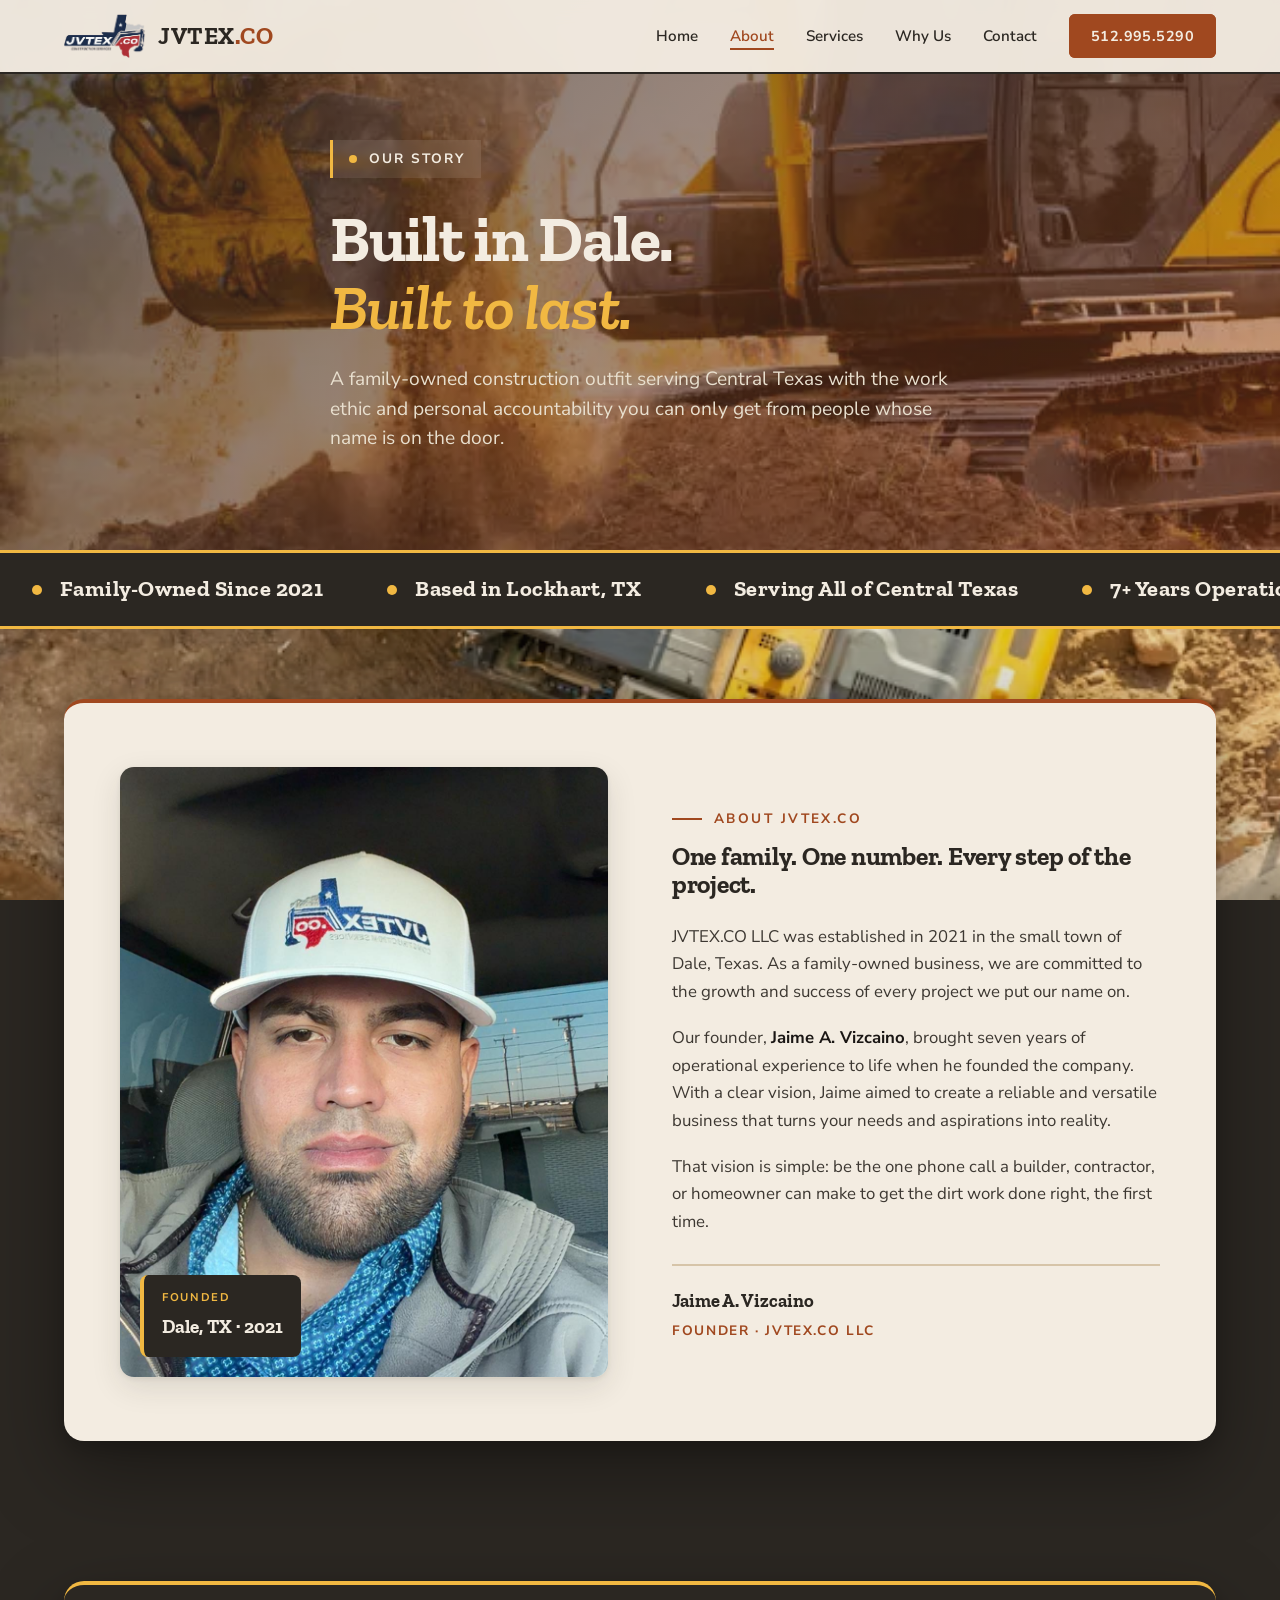
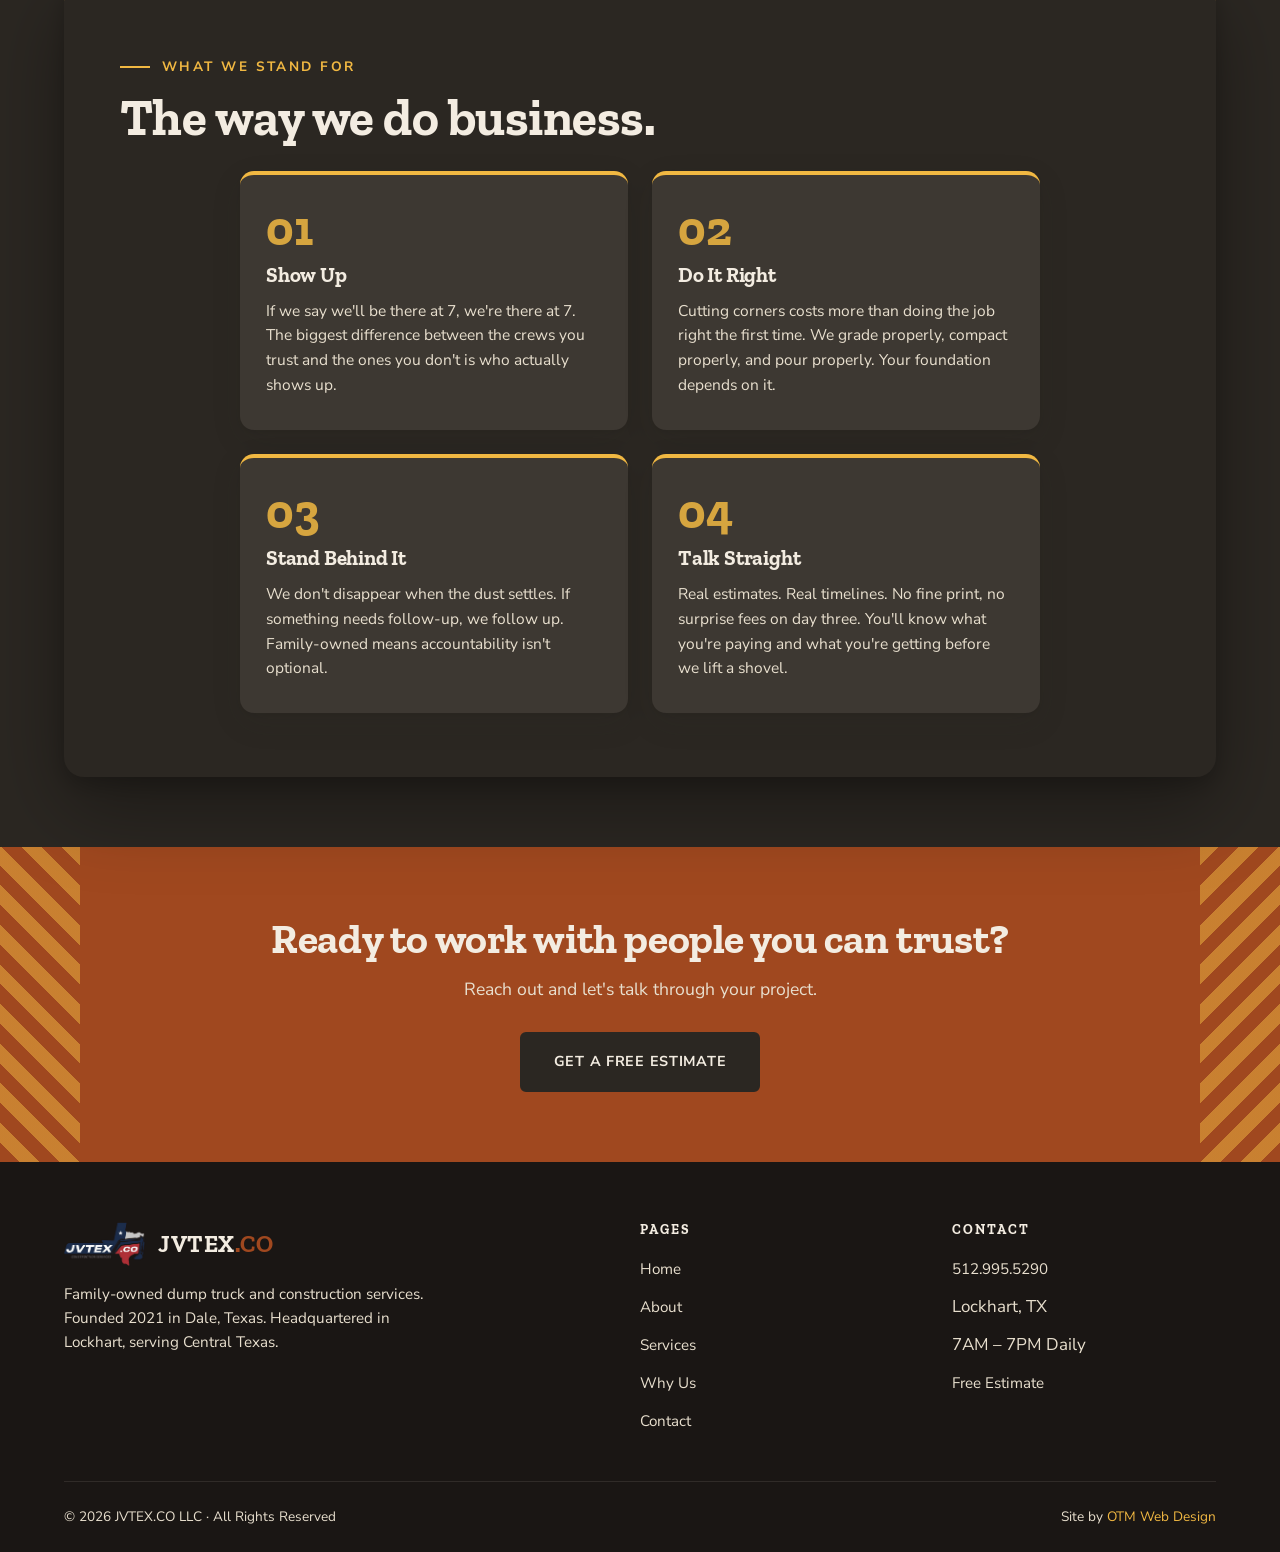
==== about.html @ 2aa800da "First push" ====
<!DOCTYPE html>
<html lang="en">
<head>
<meta charset="UTF-8">
<meta name="viewport" content="width=device-width, initial-scale=1.0">
<title>About JVTEX.CO | Family-Owned Construction in Central Texas</title>
<meta name="description" content="Founded in 2021 in Dale, Texas by Jaime A. Vizcaino. JVTEX.CO is a family-owned dump truck and construction company serving Central Texas.">

<link rel="preconnect" href="https://fonts.googleapis.com">
<link rel="preconnect" href="https://fonts.gstatic.com" crossorigin>
<link href="https://fonts.googleapis.com/css2?family=Zilla+Slab:wght@500;600;700&family=Nunito+Sans:wght@400;600;700&display=swap" rel="stylesheet">
<link rel="stylesheet" href="style.css">
</head>
<body>

<!-- HEADER -->
<header>
  <div class="nav-wrap">
    <a href="index.html" class="logo">
      <img src="assets/logo.png" alt="JVTEX.CO Logo">
      <span class="logo-text-wrap">JVTEX<span class="logo-dot">.CO</span></span>
    </a>
    <button class="menu-toggle" aria-label="Menu">
      <span></span><span></span><span></span>
    </button>
    <nav>
      <ul>
        <li><a href="index.html">Home</a></li>
        <li><a href="about.html">About</a></li>
        <li><a href="services.html">Services</a></li>
        <li><a href="why.html">Why Us</a></li>
        <li><a href="contact.html">Contact</a></li>
        <li><a href="tel:5129955290" class="cta-btn">512.995.5290</a></li>
      </ul>
    </nav>
  </div>
</header>

<!-- HERO -->
<section class="hero hero-inner" style="background-image: url('assets/hero-about.jpg');">
  <div class="container">
    <div class="hero-content">
      <div class="hero-eyebrow">Our Story</div>
      <h1>Built in Dale.<br><span class="accent">Built to last.</span></h1>
      <p>A family-owned construction outfit serving Central Texas with the work ethic and personal accountability you can only get from people whose name is on the door.</p>
    </div>
  </div>
</section>

<!-- MARQUEE -->
<div class="marquee">
  <div class="marquee-track">
    <div class="marquee-item"><span class="marquee-dot"></span>Family-Owned Since 2021</div>
    <div class="marquee-item"><span class="marquee-dot"></span>Based in Lockhart, TX</div>
    <div class="marquee-item"><span class="marquee-dot"></span>Serving All of Central Texas</div>
    <div class="marquee-item"><span class="marquee-dot"></span>7+ Years Operational Experience</div>
    <div class="marquee-item"><span class="marquee-dot"></span>Free Estimates</div>
    <div class="marquee-item"><span class="marquee-dot"></span>Open 7AM–7PM Daily</div>
    <div class="marquee-item"><span class="marquee-dot"></span>Family-Owned Since 2021</div>
    <div class="marquee-item"><span class="marquee-dot"></span>Based in Lockhart, TX</div>
    <div class="marquee-item"><span class="marquee-dot"></span>Serving All of Central Texas</div>
    <div class="marquee-item"><span class="marquee-dot"></span>7+ Years Operational Experience</div>
    <div class="marquee-item"><span class="marquee-dot"></span>Free Estimates</div>
    <div class="marquee-item"><span class="marquee-dot"></span>Open 7AM–7PM Daily</div>
  </div>
</div>

<!-- ABOUT MAIN (BONE FRAME) -->
<section>
  <div class="container">
    <div class="section-frame frame-bone">
      <div class="about-grid">
        <div class="about-image">
          <img src="assets/owner.jpg" alt="Jaime A. Vizcaino, Founder of JVTEX.CO">
          <div class="about-image-tag">
            <span class="small">Founded</span>
            <span class="big">Dale, TX · 2021</span>
          </div>
        </div>
        <div class="about-text">
          <span class="section-eyebrow">About JVTEX.CO</span>
          <h2>One family. One number. Every step of the project.</h2>
          <p>JVTEX.CO LLC was established in 2021 in the small town of Dale, Texas. As a family-owned business, we are committed to the growth and success of every project we put our name on.</p>
          <p>Our founder, <strong>Jaime A. Vizcaino</strong>, brought seven years of operational experience to life when he founded the company. With a clear vision, Jaime aimed to create a reliable and versatile business that turns your needs and aspirations into reality.</p>
          <p>That vision is simple: be the one phone call a builder, contractor, or homeowner can make to get the dirt work done right, the first time.</p>
          <div class="signature-block">
            <div class="name">Jaime A. Vizcaino</div>
            <div class="title">Founder · JVTEX.CO LLC</div>
          </div>
        </div>
      </div>
    </div>
  </div>
</section>

<!-- VALUES (ASPHALT FRAME) -->
<section>
  <div class="container">
    <div class="section-frame frame-asphalt">
      <span class="section-eyebrow">What We Stand For</span>
      <h2 class="section-title">The way we do business.</h2>

      <div class="services-grid grid-2x2">
        <div class="why-card">
          <span class="num">01</span>
          <h3>Show Up</h3>
          <p>If we say we'll be there at 7, we're there at 7. The biggest difference between the crews you trust and the ones you don't is who actually shows up.</p>
        </div>
        <div class="why-card">
          <span class="num">02</span>
          <h3>Do It Right</h3>
          <p>Cutting corners costs more than doing the job right the first time. We grade properly, compact properly, and pour properly. Your foundation depends on it.</p>
        </div>
        <div class="why-card">
          <span class="num">03</span>
          <h3>Stand Behind It</h3>
          <p>We don't disappear when the dust settles. If something needs follow-up, we follow up. Family-owned means accountability isn't optional.</p>
        </div>
        <div class="why-card">
          <span class="num">04</span>
          <h3>Talk Straight</h3>
          <p>Real estimates. Real timelines. No fine print, no surprise fees on day three. You'll know what you're paying and what you're getting before we lift a shovel.</p>
        </div>
      </div>
    </div>
  </div>
</section>

<!-- CTA STRIP -->
<section class="cta-strip">
  <div class="container">
    <h2>Ready to work with people you can trust?</h2>
    <p>Reach out and let's talk through your project.</p>
    <a href="contact.html" class="btn-primary">Get a Free Estimate</a>
  </div>
</section>

<!-- FOOTER -->
<footer>
  <div class="container">
    <div class="footer-grid">
      <div class="footer-brand">
        <a href="index.html" class="logo">
          <img src="assets/logo.png" alt="JVTEX.CO Logo">
          <span class="logo-text-wrap">JVTEX<span class="logo-dot">.CO</span></span>
        </a>
        <p>Family-owned dump truck and construction services. Founded 2021 in Dale, Texas. Headquartered in Lockhart, serving Central Texas.</p>
      </div>
      <div class="footer-col">
        <h4>Pages</h4>
        <ul>
          <li><a href="index.html">Home</a></li>
          <li><a href="about.html">About</a></li>
          <li><a href="services.html">Services</a></li>
          <li><a href="why.html">Why Us</a></li>
          <li><a href="contact.html">Contact</a></li>
        </ul>
      </div>
      <div class="footer-col">
        <h4>Contact</h4>
        <ul>
          <li><a href="tel:5129955290">512.995.5290</a></li>
          <li>Lockhart, TX</li>
          <li>7AM – 7PM Daily</li>
          <li><a href="contact.html">Free Estimate</a></li>
        </ul>
      </div>
    </div>
    <div class="footer-bottom">
      <div>© 2026 JVTEX.CO LLC · All Rights Reserved</div>
      <div>Site by <a href="https://otm-designs.com" style="color: var(--safety);">OTM Web Design</a></div>
    </div>
  </div>
</footer>

<script src="script.js"></script>
</body>
</html>
---- style.css ----
/* ============================================
   JVTEX.CO — OTM Web Design
   Section Frame Pattern (blue-collar template)
   ============================================ */

:root {
  --clay: #a0481f;
  --clay-dark: #7a3517;
  --rust: #c75d2c;
  --asphalt: #2b2722;
  --asphalt-light: #3d3832;
  --bone: #f3ece1;
  --bone-dark: #e8dfce;
  --sand: #d6c4a8;
  --ink: #1a1614;
  --safety: #f1b842;

  --shadow-card: 0 10px 30px rgba(43, 39, 34, 0.12), 0 2px 6px rgba(43, 39, 34, 0.08);
  --shadow-card-hover: 0 20px 50px rgba(43, 39, 34, 0.18), 0 4px 12px rgba(43, 39, 34, 0.1);
  --shadow-frame: 0 30px 80px rgba(0, 0, 0, 0.35), 0 8px 20px rgba(0, 0, 0, 0.18);

  --radius-card: 14px;
  --radius-frame: 20px;
}

* { margin: 0; padding: 0; box-sizing: border-box; }
html { scroll-behavior: smooth; }

/* ============================================
   FIXED PARALLAX BG (muted ~12%)
   ============================================ */
body {
  font-family: 'Nunito Sans', sans-serif;
  font-size: 17px;
  line-height: 1.65;
  color: var(--ink);
  background-color: var(--asphalt);
  overflow-x: hidden;
  position: relative;
  min-height: 100vh;
}

body::before {
  content: '';
  position: fixed;
  top: 0;
  left: 0;
  width: 100vw;
  height: 100vh;
  background-image: url('assets/bg-fixed.jpg');
  background-size: cover;
  background-position: center;
  background-repeat: no-repeat;
  z-index: -2;
  pointer-events: none;
}

/* Subtle dark mute over the parallax — keeps it atmospheric */
body::after {
  content: '';
  position: fixed;
  top: 0;
  left: 0;
  width: 100vw;
  height: 100vh;
  background: rgba(43, 39, 34, 0.13);
  z-index: -1;
  pointer-events: none;
}

h1, h2, h3, h4 {
  font-family: 'Zilla Slab', serif;
  font-weight: 700;
  letter-spacing: -0.01em;
  line-height: 1.1;
  color: var(--asphalt);
}

a { color: inherit; text-decoration: none; }

.container {
  max-width: 1200px;
  margin: 0 auto;
  padding: 0 24px;
  position: relative;
  z-index: 1;
}

/* ============================================
   HEADER / NAV
   ============================================ */
header {
  position: fixed;
  top: 0;
  left: 0;
  right: 0;
  z-index: 100;
  background: rgba(243, 236, 225, 0.96);
  backdrop-filter: blur(10px);
  -webkit-backdrop-filter: blur(10px);
  border-bottom: 2px solid var(--asphalt);
  transition: all 0.3s ease;
}

.nav-wrap {
  display: flex;
  justify-content: space-between;
  align-items: center;
  padding: 14px 24px;
  max-width: 1200px;
  margin: 0 auto;
}

.logo {
  display: flex;
  align-items: center;
  gap: 12px;
  font-family: 'Zilla Slab', serif;
  font-weight: 700;
  font-size: 1.5rem;
  letter-spacing: 0.02em;
}

.logo img {
  height: 44px;
  width: auto;
  display: block;
}

.logo-text-wrap { color: var(--asphalt); }
.logo-dot { color: var(--clay); }

nav ul {
  display: flex;
  list-style: none;
  gap: 32px;
  align-items: center;
}

nav a {
  font-size: 0.95rem;
  font-weight: 600;
  color: var(--asphalt);
  position: relative;
  padding: 4px 0;
  transition: color 0.2s;
}

nav a:not(.cta-btn)::after {
  content: '';
  position: absolute;
  bottom: 0;
  left: 0;
  width: 0;
  height: 2px;
  background: var(--clay);
  transition: width 0.3s ease;
}

nav a:not(.cta-btn):hover::after,
nav a.active::after { width: 100%; }
nav a:hover, nav a.active { color: var(--clay); }

.cta-btn {
  background: var(--clay);
  color: var(--bone) !important;
  padding: 10px 20px;
  border-radius: 6px;
  font-weight: 700;
  letter-spacing: 0.03em;
  border: 2px solid var(--clay);
  transition: all 0.2s;
  font-size: 0.9rem;
  text-transform: uppercase;
}

.cta-btn:hover {
  background: var(--asphalt);
  border-color: var(--asphalt);
  color: var(--bone) !important;
}

.menu-toggle {
  display: none;
  background: none;
  border: none;
  cursor: pointer;
  padding: 8px;
}

.menu-toggle span {
  display: block;
  width: 26px;
  height: 2px;
  background: var(--asphalt);
  margin: 6px 0;
  transition: all 0.3s;
}

/* ============================================
   HERO
   ============================================ */
.hero {
  position: relative;
  min-height: 92vh;
  display: flex;
  align-items: center;
  padding: 120px 0 80px;
  overflow: hidden;
  background-color: var(--asphalt);
  background-size: cover;
  background-position: center;
  background-repeat: no-repeat;
}

.hero::before {
  content: '';
  position: absolute;
  inset: 0;
  background: linear-gradient(135deg, rgba(43, 39, 34, 0.7) 0%, rgba(160, 72, 31, 0.45) 100%);
  z-index: 1;
}

.hero-content {
  position: relative;
  z-index: 2;
  max-width: 850px;
}

.hero-eyebrow {
  display: inline-flex;
  align-items: center;
  gap: 12px;
  background: rgba(243, 236, 225, 0.1);
  backdrop-filter: blur(4px);
  padding: 8px 16px;
  border-left: 3px solid var(--safety);
  color: var(--bone);
  font-size: 0.85rem;
  font-weight: 700;
  letter-spacing: 0.15em;
  text-transform: uppercase;
  margin-bottom: 28px;
  animation: slide-up 0.7s 0.1s both;
}

.hero-eyebrow::before {
  content: '';
  width: 8px;
  height: 8px;
  background: var(--safety);
  border-radius: 50%;
}

.hero h1 {
  font-size: clamp(2.5rem, 6vw, 5rem);
  color: var(--bone);
  margin-bottom: 24px;
  line-height: 1.05;
  letter-spacing: -0.02em;
  animation: slide-up 0.8s 0.2s both;
}

.hero h1 .accent {
  color: var(--safety);
  font-style: italic;
  font-weight: 600;
}

.hero p {
  font-size: 1.2rem;
  color: var(--bone-dark);
  max-width: 620px;
  margin-bottom: 36px;
  line-height: 1.55;
  animation: slide-up 0.8s 0.35s both;
}

.hero-buttons {
  display: flex;
  gap: 16px;
  flex-wrap: wrap;
  animation: slide-up 0.8s 0.5s both;
}

.hero.hero-inner {
  min-height: 60vh;
  padding: 140px 0 60px;
}

.hero.hero-inner h1 {
  font-size: clamp(2.2rem, 5vw, 4rem);
}

/* ============================================
   BUTTONS
   ============================================ */
.btn-primary, .btn-secondary {
  padding: 16px 32px;
  font-family: 'Nunito Sans', sans-serif;
  font-weight: 700;
  letter-spacing: 0.05em;
  text-transform: uppercase;
  font-size: 0.9rem;
  border-radius: 6px;
  border: 2px solid;
  transition: all 0.25s;
  display: inline-flex;
  align-items: center;
  gap: 10px;
  cursor: pointer;
}

.btn-primary {
  background: var(--clay);
  border-color: var(--clay);
  color: var(--bone);
}

.btn-primary:hover {
  background: var(--rust);
  border-color: var(--rust);
  transform: translateY(-2px);
  box-shadow: 0 8px 20px rgba(160, 72, 31, 0.4);
}

.btn-secondary {
  background: transparent;
  border-color: var(--bone);
  color: var(--bone);
}

.btn-secondary:hover {
  background: var(--bone);
  color: var(--asphalt);
}

@keyframes slide-up {
  from { opacity: 0; transform: translateY(30px); }
  to { opacity: 1; transform: translateY(0); }
}

/* ============================================
   MARQUEE
   ============================================ */
.marquee {
  background: var(--asphalt);
  border-top: 3px solid var(--safety);
  border-bottom: 3px solid var(--safety);
  overflow: hidden;
  position: relative;
  padding: 18px 0;
}

.marquee-track {
  display: flex;
  width: max-content;
  animation: marquee-scroll 35s linear infinite;
}

.marquee-track:hover { animation-play-state: paused; }

.marquee-item {
  display: flex;
  align-items: center;
  gap: 18px;
  padding: 0 32px;
  font-family: 'Zilla Slab', serif;
  font-size: 1.4rem;
  font-weight: 700;
  color: var(--bone);
  white-space: nowrap;
  letter-spacing: 0.02em;
}

.marquee-dot {
  width: 10px;
  height: 10px;
  background: var(--safety);
  border-radius: 50%;
  flex-shrink: 0;
}

@keyframes marquee-scroll {
  0% { transform: translateX(0); }
  100% { transform: translateX(-50%); }
}

/* ============================================
   SECTION FRAME — the floating container card
   that holds each section's content
   ============================================ */
section {
  padding: 70px 0;
  position: relative;
}

.section-frame {
  border-radius: var(--radius-frame);
  padding: 64px 56px;
  box-shadow: var(--shadow-frame);
  position: relative;
  overflow: hidden;
}

/* === Frame variants === */
.frame-bone {
  background: var(--bone);
  color: var(--ink);
  border-top: 4px solid var(--clay);
}

.frame-clay {
  background: var(--clay);
  color: var(--bone);
  border-top: 4px solid var(--safety);
}

.frame-asphalt {
  background: var(--asphalt);
  color: var(--bone);
  border-top: 4px solid var(--safety);
}

/* === Text colors per frame === */
.frame-bone h1, .frame-bone h2, .frame-bone h3, .frame-bone h4 { color: var(--asphalt); }
.frame-bone .section-eyebrow { color: var(--clay); }
.frame-bone .section-eyebrow::before { background: var(--clay); }
.frame-bone .section-intro { color: var(--asphalt-light); }

.frame-clay h1, .frame-clay h2, .frame-clay h3, .frame-clay h4 { color: var(--bone); }
.frame-clay .section-eyebrow { color: var(--safety); }
.frame-clay .section-eyebrow::before { background: var(--safety); }
.frame-clay .section-intro { color: var(--bone-dark); }

.frame-asphalt h1, .frame-asphalt h2, .frame-asphalt h3, .frame-asphalt h4 { color: var(--bone); }
.frame-asphalt .section-eyebrow { color: var(--safety); }
.frame-asphalt .section-eyebrow::before { background: var(--safety); }
.frame-asphalt .section-intro { color: var(--bone-dark); }

/* ============================================
   COMMON SECTION HEADERS
   ============================================ */
.section-eyebrow {
  font-size: 0.85rem;
  font-weight: 700;
  letter-spacing: 0.18em;
  text-transform: uppercase;
  margin-bottom: 12px;
  display: inline-flex;
  align-items: center;
  gap: 12px;
}

.section-eyebrow::before {
  content: '';
  width: 30px;
  height: 2px;
}

.section-title {
  font-size: clamp(2rem, 4.5vw, 3.2rem);
  margin-bottom: 24px;
  max-width: 720px;
}

.section-intro {
  max-width: 660px;
  font-size: 1.08rem;
  margin-bottom: 48px;
}

/* ============================================
   INNER CARDS — service cards, why cards
   These live INSIDE a section-frame
   ============================================ */
.services-grid {
  display: grid;
  grid-template-columns: repeat(auto-fit, minmax(260px, 1fr));
  gap: 24px;
  margin-top: 8px;
}

.services-grid.grid-2x2 {
  grid-template-columns: repeat(2, 1fr);
  max-width: 800px;
  margin-left: auto;
  margin-right: auto;
}

@media (max-width: 700px) {
  .services-grid.grid-2x2 {
    grid-template-columns: 1fr;
    max-width: 480px;
  }
}

/* === Cards inside a BONE frame (light bg, dark cards/contrast cards) === */
.frame-bone .service-card,
.frame-bone .why-card {
  background: var(--bone-dark);
  border-top: 4px solid var(--clay);
  color: var(--ink);
}

.frame-bone .service-card h3,
.frame-bone .why-card h3 { color: var(--asphalt); }

.frame-bone .service-card p,
.frame-bone .why-card p { color: var(--asphalt-light); }

.frame-bone .service-icon {
  background: var(--clay);
  color: var(--bone);
}

.frame-bone .service-num,
.frame-bone .why-card .num { color: var(--clay); }

/* === Cards inside a CLAY frame === */
.frame-clay .service-card,
.frame-clay .why-card {
  background: var(--bone);
  border-top: 4px solid var(--asphalt);
  color: var(--ink);
}

.frame-clay .service-card h3,
.frame-clay .why-card h3 { color: var(--asphalt); }

.frame-clay .service-card p,
.frame-clay .why-card p { color: var(--asphalt-light); }

.frame-clay .service-icon {
  background: var(--clay);
  color: var(--bone);
}

.frame-clay .service-num,
.frame-clay .why-card .num { color: var(--clay); }

/* === Cards inside an ASPHALT frame === */
.frame-asphalt .service-card,
.frame-asphalt .why-card {
  background: var(--asphalt-light);
  border-top: 4px solid var(--safety);
  color: var(--bone);
}

.frame-asphalt .service-card h3,
.frame-asphalt .why-card h3 { color: var(--bone); }

.frame-asphalt .service-card p,
.frame-asphalt .why-card p { color: var(--bone-dark); }

.frame-asphalt .service-icon {
  background: var(--safety);
  color: var(--asphalt);
}

.frame-asphalt .service-num,
.frame-asphalt .why-card .num { color: var(--safety); }

/* === Universal card styling === */
.service-card,
.why-card {
  padding: 32px 26px;
  border-radius: var(--radius-card);
  position: relative;
  box-shadow: var(--shadow-card);
  transition: transform 0.3s ease, box-shadow 0.3s ease;
}

.service-card:hover,
.why-card:hover {
  transform: translateY(-6px);
  box-shadow: var(--shadow-card-hover);
}

.service-icon {
  width: 56px;
  height: 56px;
  display: flex;
  align-items: center;
  justify-content: center;
  margin-bottom: 22px;
  border-radius: 10px;
  transition: all 0.3s;
}

.service-icon svg {
  width: 28px;
  height: 28px;
}

.service-card h3,
.why-card h3 {
  font-size: 1.3rem;
  margin-bottom: 12px;
}

.service-card p,
.why-card p {
  font-size: 0.97rem;
  line-height: 1.6;
}

.service-num {
  position: absolute;
  top: 24px;
  right: 26px;
  font-family: 'Zilla Slab', serif;
  font-size: 0.85rem;
  font-weight: 700;
  letter-spacing: 0.1em;
  opacity: 0.7;
}

.why-card .num {
  font-family: 'Zilla Slab', serif;
  font-size: 3rem;
  font-weight: 700;
  line-height: 0.9;
  display: block;
  margin-bottom: 14px;
  opacity: 0.85;
}

/* ============================================
   ABOUT SECTION (used inside a frame)
   ============================================ */
.about-grid {
  display: grid;
  grid-template-columns: 1fr 1fr;
  gap: 64px;
  align-items: center;
}

.about-image {
  position: relative;
  aspect-ratio: 4/5;
  overflow: hidden;
  border-radius: var(--radius-card);
  box-shadow: var(--shadow-card);
}

.about-image img {
  width: 100%;
  height: 100%;
  object-fit: cover;
  display: block;
}

.about-image-tag {
  position: absolute;
  bottom: 20px;
  left: 20px;
  background: var(--asphalt);
  color: var(--bone);
  padding: 14px 18px;
  font-family: 'Zilla Slab', serif;
  font-weight: 700;
  border-left: 4px solid var(--safety);
  border-radius: 8px;
}

.about-image-tag .small {
  display: block;
  font-size: 0.7rem;
  letter-spacing: 0.15em;
  text-transform: uppercase;
  font-weight: 700;
  color: var(--safety);
  font-family: 'Nunito Sans', sans-serif;
  margin-bottom: 4px;
}

.about-image-tag .big { font-size: 1.2rem; }

.about-text h2 { margin-bottom: 24px; }
.about-text p { margin-bottom: 18px; font-size: 1.05rem; }

.frame-bone .about-text p { color: var(--asphalt-light); }
.frame-bone .about-text strong { color: var(--ink); }

.frame-clay .about-text p, .frame-asphalt .about-text p { color: var(--bone-dark); }
.frame-clay .about-text strong, .frame-asphalt .about-text strong { color: var(--bone); }

.signature-block {
  margin-top: 28px;
  padding-top: 20px;
  border-top: 2px solid;
}

.frame-bone .signature-block { border-top-color: var(--sand); }
.frame-clay .signature-block, .frame-asphalt .signature-block {
  border-top-color: rgba(243, 236, 225, 0.2);
}

.signature-block .name {
  font-family: 'Zilla Slab', serif;
  font-weight: 700;
  font-size: 1.15rem;
}

.frame-bone .signature-block .name { color: var(--asphalt); }
.frame-clay .signature-block .name, .frame-asphalt .signature-block .name { color: var(--bone); }

.signature-block .title {
  font-size: 0.85rem;
  font-weight: 700;
  text-transform: uppercase;
  letter-spacing: 0.12em;
  margin-top: 4px;
}

.frame-bone .signature-block .title { color: var(--clay); }
.frame-clay .signature-block .title { color: var(--safety); }
.frame-asphalt .signature-block .title { color: var(--safety); }

/* ============================================
   CTA STRIP (full-width, between sections)
   ============================================ */
.cta-strip {
  background: var(--clay);
  padding: 70px 0;
  color: var(--bone);
  text-align: center;
  position: relative;
  overflow: hidden;
}

.cta-strip::before, .cta-strip::after {
  content: '';
  position: absolute;
  height: 100%;
  width: 80px;
  top: 0;
  background: repeating-linear-gradient(45deg, transparent 0 14px, rgba(241, 184, 66, 0.5) 14px 28px);
}

.cta-strip::before { left: 0; }
.cta-strip::after { right: 0; transform: scaleX(-1); }

.cta-strip h2 {
  color: var(--bone);
  font-size: clamp(1.8rem, 3.5vw, 2.6rem);
  margin-bottom: 12px;
}

.cta-strip p {
  font-size: 1.1rem;
  margin-bottom: 28px;
  color: var(--bone-dark);
}

.cta-strip .btn-primary {
  background: var(--asphalt);
  border-color: var(--asphalt);
}

.cta-strip .btn-primary:hover {
  background: var(--ink);
  border-color: var(--ink);
}

/* ============================================
   SERVICES PAGE — DETAILED CARDS (inside frame)
   ============================================ */
.service-detail {
  background: var(--bone-dark);
  border-radius: var(--radius-card);
  padding: 36px 32px;
  margin-bottom: 24px;
  box-shadow: var(--shadow-card);
  display: grid;
  grid-template-columns: auto 1fr;
  gap: 28px;
  align-items: start;
  border-left: 5px solid var(--clay);
}

.service-detail:last-child { margin-bottom: 0; }

.service-detail .icon-wrap {
  width: 72px;
  height: 72px;
  background: var(--clay);
  color: var(--bone);
  border-radius: 12px;
  display: flex;
  align-items: center;
  justify-content: center;
}

.service-detail .icon-wrap svg {
  width: 36px;
  height: 36px;
}

.service-detail h3 {
  font-size: 1.6rem;
  margin-bottom: 12px;
  color: var(--asphalt);
}

.service-detail p {
  color: var(--asphalt-light);
  font-size: 1rem;
  line-height: 1.7;
}

.service-detail .tags {
  display: flex;
  flex-wrap: wrap;
  gap: 8px;
  margin-top: 16px;
}

.service-detail .tag {
  background: var(--bone);
  color: var(--asphalt);
  padding: 6px 12px;
  border-radius: 4px;
  font-size: 0.78rem;
  font-weight: 700;
  text-transform: uppercase;
  letter-spacing: 0.05em;
}

/* ============================================
   CONTACT
   ============================================ */
.contact-grid {
  display: grid;
  grid-template-columns: 1fr 1fr;
  gap: 32px;
  align-items: start;
}

.contact-info-block {
  background: var(--asphalt);
  color: var(--bone);
  padding: 40px 36px;
  border-radius: var(--radius-card);
  box-shadow: var(--shadow-card);
  position: relative;
  overflow: hidden;
}

.contact-info-block::before {
  content: '';
  position: absolute;
  top: 0;
  left: 0;
  width: 100%;
  height: 4px;
  background: var(--safety);
}

.contact-info-block h3 {
  color: var(--bone);
  font-size: 1.5rem;
  margin-bottom: 24px;
}

.contact-row {
  display: flex;
  align-items: flex-start;
  gap: 16px;
  padding: 16px 0;
  border-bottom: 1px solid rgba(243, 236, 225, 0.12);
}

.contact-row:last-child { border-bottom: none; }

.contact-row svg {
  width: 22px;
  height: 22px;
  flex-shrink: 0;
  color: var(--safety);
  margin-top: 2px;
}

.contact-row .label {
  font-size: 0.75rem;
  font-weight: 700;
  text-transform: uppercase;
  letter-spacing: 0.15em;
  color: var(--bone-dark);
  margin-bottom: 4px;
}

.contact-row .value {
  font-family: 'Zilla Slab', serif;
  font-size: 1.1rem;
  font-weight: 600;
  color: var(--bone);
}

.contact-row a.value:hover { color: var(--safety); }

.form-block {
  background: var(--bone-dark);
  padding: 40px 36px;
  border-radius: var(--radius-card);
  box-shadow: var(--shadow-card);
  border-top: 4px solid var(--clay);
}

.form-block h3 { font-size: 1.5rem; margin-bottom: 8px; color: var(--asphalt); }
.form-block .form-intro { color: var(--asphalt-light); margin-bottom: 24px; }

.form-group { margin-bottom: 18px; }

.form-group label {
  display: block;
  font-size: 0.78rem;
  font-weight: 700;
  text-transform: uppercase;
  letter-spacing: 0.12em;
  color: var(--asphalt);
  margin-bottom: 8px;
}

.form-group input,
.form-group select,
.form-group textarea {
  width: 100%;
  padding: 13px 16px;
  border: 2px solid var(--sand);
  background: var(--bone);
  font-family: 'Nunito Sans', sans-serif;
  font-size: 1rem;
  color: var(--ink);
  border-radius: 6px;
  transition: border-color 0.2s;
}

.form-group input:focus,
.form-group select:focus,
.form-group textarea:focus {
  outline: none;
  border-color: var(--clay);
}

.form-group textarea { resize: vertical; min-height: 110px; }

.form-row {
  display: grid;
  grid-template-columns: 1fr 1fr;
  gap: 14px;
}

.form-block button {
  width: 100%;
  padding: 16px;
  background: var(--clay);
  color: var(--bone);
  border: 2px solid var(--clay);
  font-family: 'Nunito Sans', sans-serif;
  font-weight: 700;
  font-size: 0.95rem;
  letter-spacing: 0.08em;
  text-transform: uppercase;
  cursor: pointer;
  border-radius: 6px;
  transition: all 0.2s;
}

.form-block button:hover {
  background: var(--asphalt);
  border-color: var(--asphalt);
}

/* ============================================
   COMPARISON CARDS (why page)
   ============================================ */
.compare-grid {
  display: grid;
  grid-template-columns: 1fr 1fr;
  gap: 24px;
}

.compare-card {
  padding: 32px 28px;
  border-radius: var(--radius-card);
  box-shadow: var(--shadow-card);
}

.compare-card.compare-them {
  background: var(--bone-dark);
  border-top: 4px solid #888;
}

.compare-card.compare-us {
  background: var(--bone);
  border-top: 4px solid var(--clay);
}

.compare-card h3 { font-size: 1.4rem; margin-bottom: 16px; }
.compare-card.compare-them h3 { color: var(--asphalt-light); }
.compare-card.compare-us h3 { color: var(--clay); }

.compare-card ul { list-style: none; }

.compare-card li {
  padding: 11px 0;
  border-bottom: 1px solid var(--sand);
  font-size: 0.97rem;
}

.compare-card li:last-child { border-bottom: none; }

.compare-card.compare-them li { color: var(--asphalt-light); }
.compare-card.compare-us li { color: var(--ink); }

/* ============================================
   FOOTER
   ============================================ */
footer {
  background: var(--ink);
  color: var(--bone-dark);
  padding: 60px 0 24px;
  position: relative;
  z-index: 1;
}

.footer-grid {
  display: grid;
  grid-template-columns: 2fr 1fr 1fr;
  gap: 48px;
  margin-bottom: 36px;
}

.footer-brand .logo { color: var(--bone); margin-bottom: 16px; }
.footer-brand .logo .logo-text-wrap { color: var(--bone); }
.footer-brand p {
  font-size: 0.95rem;
  line-height: 1.6;
  max-width: 380px;
}

.footer-col h4 {
  color: var(--bone);
  font-size: 0.85rem;
  font-weight: 700;
  text-transform: uppercase;
  letter-spacing: 0.15em;
  margin-bottom: 18px;
}

.footer-col ul { list-style: none; }
.footer-col li { margin-bottom: 10px; }

.footer-col a {
  font-size: 0.95rem;
  color: var(--bone-dark);
  transition: color 0.2s;
}

.footer-col a:hover { color: var(--safety); }

.footer-bottom {
  padding-top: 24px;
  border-top: 1px solid rgba(243, 236, 225, 0.1);
  display: flex;
  justify-content: space-between;
  align-items: center;
  flex-wrap: wrap;
  gap: 16px;
  font-size: 0.85rem;
}

/* ============================================
   RESPONSIVE
   ============================================ */
@media (max-width: 900px) {
  .menu-toggle { display: block; }

  nav ul {
    position: fixed;
    top: 70px;
    left: 0;
    right: 0;
    background: var(--bone);
    flex-direction: column;
    padding: 24px;
    gap: 16px;
    border-bottom: 2px solid var(--asphalt);
    transform: translateY(-150%);
    transition: transform 0.3s;
  }

  nav ul.open { transform: translateY(0); }

  .about-grid { grid-template-columns: 1fr; gap: 48px; }
  .about-image { aspect-ratio: 4/3; max-width: 520px; margin: 0 auto; }
  .contact-grid { grid-template-columns: 1fr; gap: 24px; }
  .compare-grid { grid-template-columns: 1fr; }
  .footer-grid { grid-template-columns: 1fr; gap: 32px; }
  .form-row { grid-template-columns: 1fr; }
  .service-detail { grid-template-columns: 1fr; gap: 18px; padding: 28px 24px; }
  .section-frame { padding: 48px 32px; }
  section { padding: 50px 0; }
}

@media (max-width: 500px) {
  .hero { padding: 110px 0 60px; }
  .hero h1 { font-size: 2.4rem; }
  .hero-buttons { flex-direction: column; }
  .btn-primary, .btn-secondary { width: 100%; justify-content: center; }
  .section-frame { padding: 36px 22px; }
  .contact-info-block, .form-block { padding: 28px 22px; }
}
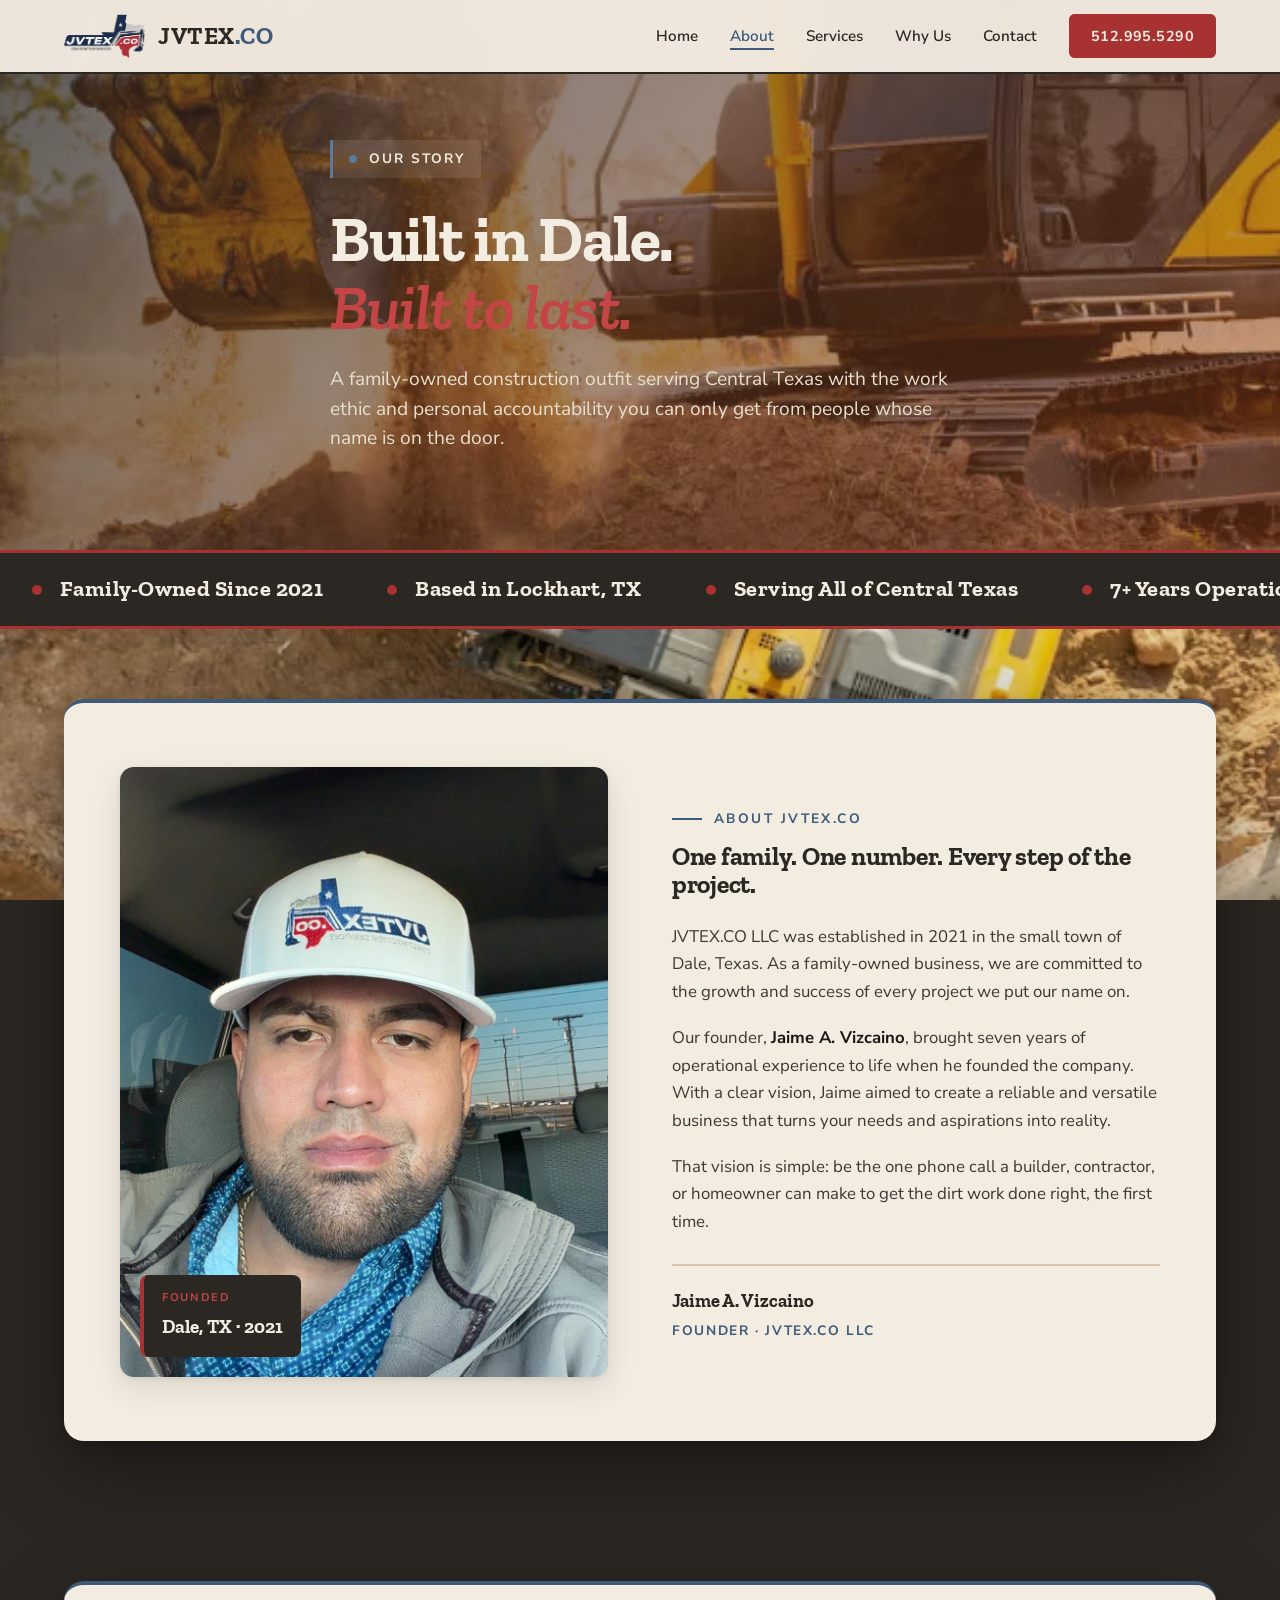
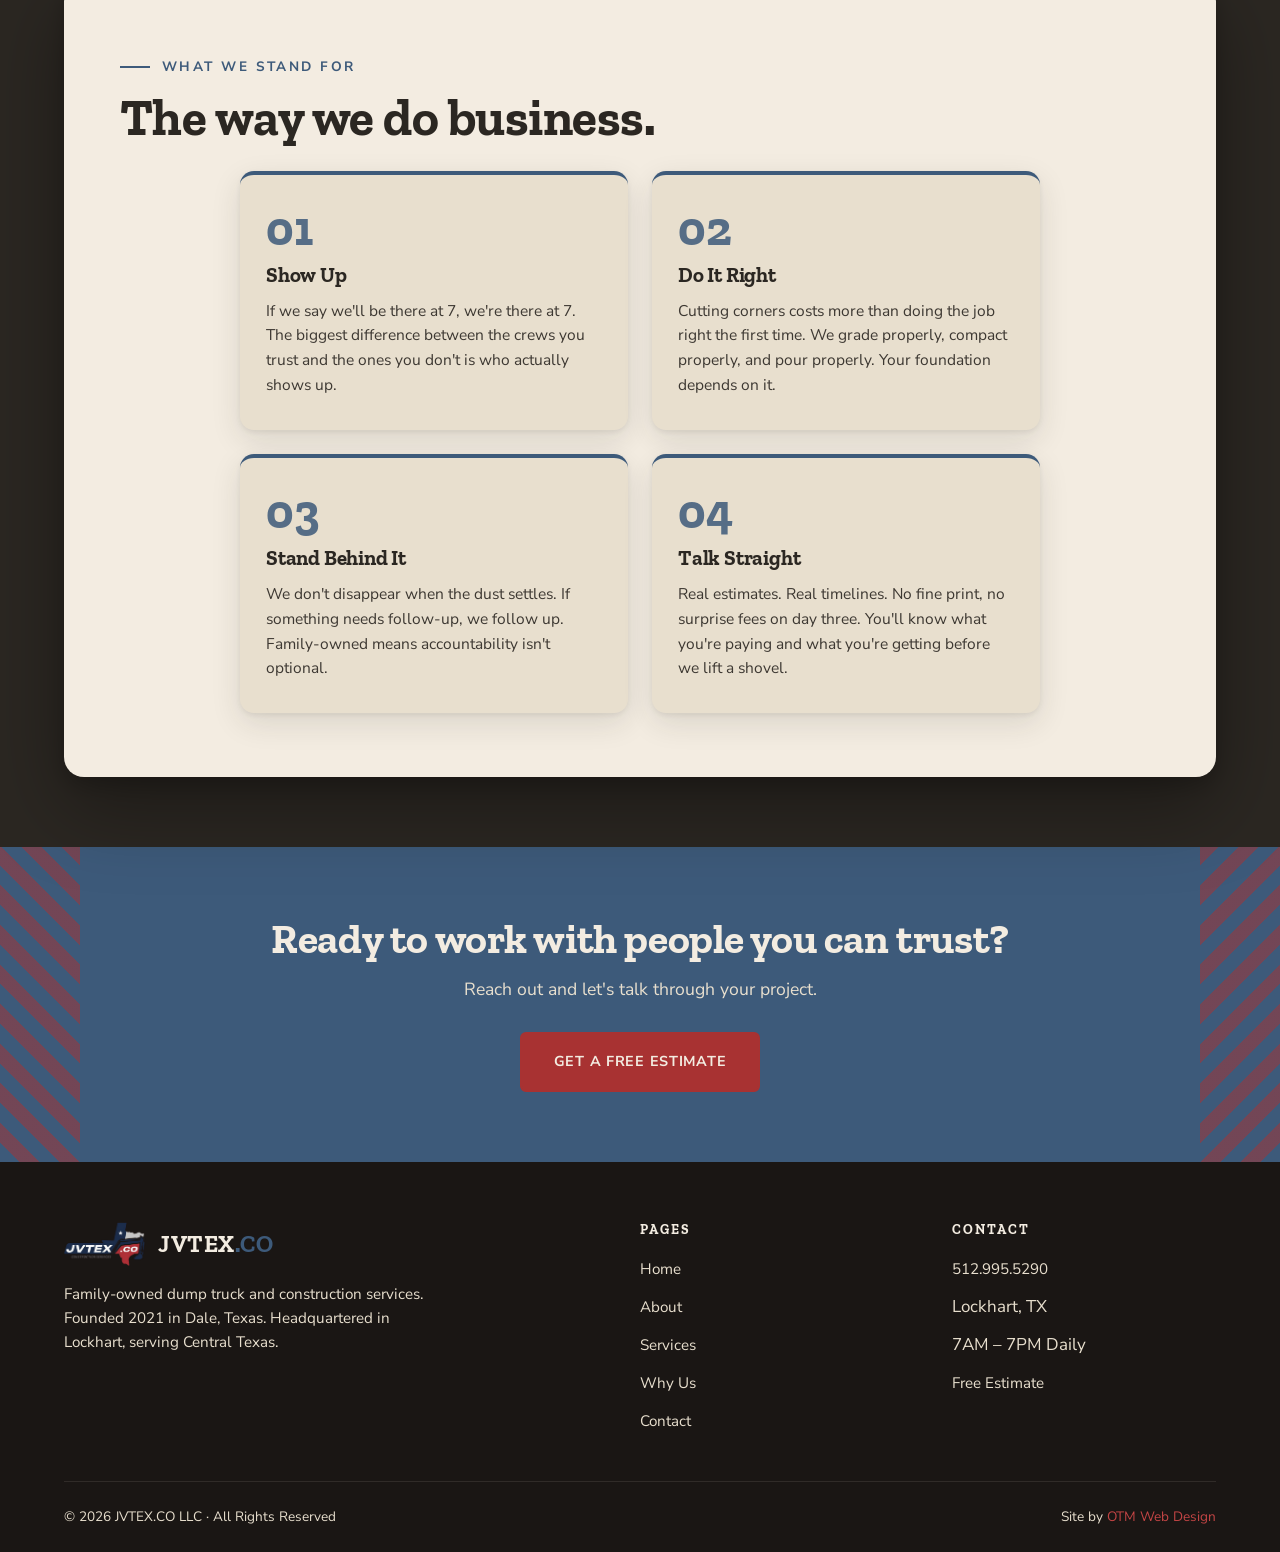
==== commit a781b075: "Polished demo" ====
--- a/about.html
+++ b/about.html
@@ -96,7 +96,7 @@
 <!-- VALUES (ASPHALT FRAME) -->
 <section>
   <div class="container">
-    <div class="section-frame frame-asphalt">
+    <div class="section-frame frame-bone">
       <span class="section-eyebrow">What We Stand For</span>
       <h2 class="section-title">The way we do business.</h2>
 
@@ -168,7 +168,7 @@
     </div>
     <div class="footer-bottom">
       <div>© 2026 JVTEX.CO LLC · All Rights Reserved</div>
-      <div>Site by <a href="https://otm-designs.com" style="color: var(--safety);">OTM Web Design</a></div>
+      <div>Site by <a href="https://otm-designs.com" style="color: var(--barn-light);">OTM Web Design</a></div>
     </div>
   </div>
 </footer>
--- a/style.css
+++ b/style.css
@@ -4,9 +4,12 @@
    ============================================ */
 
 :root {
-  --clay: #a0481f;
-  --clay-dark: #7a3517;
-  --rust: #c75d2c;
+  --slate: #3d5a7a;
+  --slate-dark: #2c4258;
+  --slate-light: #5a7a9c;
+  --barn: #a83232;
+  --barn-dark: #832525;
+  --barn-light: #c44545;
   --asphalt: #2b2722;
   --asphalt-light: #3d3832;
   --bone: #f3ece1;
@@ -128,7 +131,7 @@
 }
 
 .logo-text-wrap { color: var(--asphalt); }
-.logo-dot { color: var(--clay); }
+.logo-dot { color: var(--slate); }
 
 nav ul {
   display: flex;
@@ -153,22 +156,22 @@
   left: 0;
   width: 0;
   height: 2px;
-  background: var(--clay);
+  background: var(--slate);
   transition: width 0.3s ease;
 }
 
 nav a:not(.cta-btn):hover::after,
 nav a.active::after { width: 100%; }
-nav a:hover, nav a.active { color: var(--clay); }
+nav a:hover, nav a.active { color: var(--slate); }
 
 .cta-btn {
-  background: var(--clay);
+  background: var(--barn);
   color: var(--bone) !important;
   padding: 10px 20px;
   border-radius: 6px;
   font-weight: 700;
   letter-spacing: 0.03em;
-  border: 2px solid var(--clay);
+  border: 2px solid var(--barn);
   transition: all 0.2s;
   font-size: 0.9rem;
   text-transform: uppercase;
@@ -234,7 +237,7 @@
   background: rgba(243, 236, 225, 0.1);
   backdrop-filter: blur(4px);
   padding: 8px 16px;
-  border-left: 3px solid var(--safety);
+  border-left: 3px solid var(--slate-light);
   color: var(--bone);
   font-size: 0.85rem;
   font-weight: 700;
@@ -248,7 +251,7 @@
   content: '';
   width: 8px;
   height: 8px;
-  background: var(--safety);
+  background: var(--slate-light);
   border-radius: 50%;
 }
 
@@ -262,7 +265,7 @@
 }
 
 .hero h1 .accent {
-  color: var(--safety);
+  color: var(--barn-light);
   font-style: italic;
   font-weight: 600;
 }
@@ -312,16 +315,16 @@
 }
 
 .btn-primary {
-  background: var(--clay);
-  border-color: var(--clay);
+  background: var(--barn);
+  border-color: var(--barn);
   color: var(--bone);
 }
 
 .btn-primary:hover {
-  background: var(--rust);
-  border-color: var(--rust);
+  background: var(--barn-dark);
+  border-color: var(--barn-dark);
   transform: translateY(-2px);
-  box-shadow: 0 8px 20px rgba(160, 72, 31, 0.4);
+  box-shadow: 0 8px 20px rgba(168, 50, 50, 0.4);
 }
 
 .btn-secondary {
@@ -345,8 +348,8 @@
    ============================================ */
 .marquee {
   background: var(--asphalt);
-  border-top: 3px solid var(--safety);
-  border-bottom: 3px solid var(--safety);
+  border-top: 3px solid var(--barn);
+  border-bottom: 3px solid var(--barn);
   overflow: hidden;
   position: relative;
   padding: 18px 0;
@@ -376,7 +379,7 @@
 .marquee-dot {
   width: 10px;
   height: 10px;
-  background: var(--safety);
+  background: var(--barn);
   border-radius: 50%;
   flex-shrink: 0;
 }
@@ -407,11 +410,11 @@
 .frame-bone {
   background: var(--bone);
   color: var(--ink);
-  border-top: 4px solid var(--clay);
+  border-top: 4px solid var(--slate);
 }
 
 .frame-clay {
-  background: var(--clay);
+  background: var(--slate);
   color: var(--bone);
   border-top: 4px solid var(--safety);
 }
@@ -424,8 +427,8 @@
 
 /* === Text colors per frame === */
 .frame-bone h1, .frame-bone h2, .frame-bone h3, .frame-bone h4 { color: var(--asphalt); }
-.frame-bone .section-eyebrow { color: var(--clay); }
-.frame-bone .section-eyebrow::before { background: var(--clay); }
+.frame-bone .section-eyebrow { color: var(--slate); }
+.frame-bone .section-eyebrow::before { background: var(--slate); }
 .frame-bone .section-intro { color: var(--asphalt-light); }
 
 .frame-clay h1, .frame-clay h2, .frame-clay h3, .frame-clay h4 { color: var(--bone); }
@@ -499,7 +502,7 @@
 .frame-bone .service-card,
 .frame-bone .why-card {
   background: var(--bone-dark);
-  border-top: 4px solid var(--clay);
+  border-top: 4px solid var(--slate);
   color: var(--ink);
 }
 
@@ -510,12 +513,12 @@
 .frame-bone .why-card p { color: var(--asphalt-light); }
 
 .frame-bone .service-icon {
-  background: var(--clay);
+  background: var(--slate);
   color: var(--bone);
 }
 
 .frame-bone .service-num,
-.frame-bone .why-card .num { color: var(--clay); }
+.frame-bone .why-card .num { color: var(--slate); }
 
 /* === Cards inside a CLAY frame === */
 .frame-clay .service-card,
@@ -532,12 +535,12 @@
 .frame-clay .why-card p { color: var(--asphalt-light); }
 
 .frame-clay .service-icon {
-  background: var(--clay);
+  background: var(--slate);
   color: var(--bone);
 }
 
 .frame-clay .service-num,
-.frame-clay .why-card .num { color: var(--clay); }
+.frame-clay .why-card .num { color: var(--slate); }
 
 /* === Cards inside an ASPHALT frame === */
 .frame-asphalt .service-card,
@@ -660,7 +663,7 @@
   padding: 14px 18px;
   font-family: 'Zilla Slab', serif;
   font-weight: 700;
-  border-left: 4px solid var(--safety);
+  border-left: 4px solid var(--barn);
   border-radius: 8px;
 }
 
@@ -670,7 +673,7 @@
   letter-spacing: 0.15em;
   text-transform: uppercase;
   font-weight: 700;
-  color: var(--safety);
+  color: var(--barn-light);
   font-family: 'Nunito Sans', sans-serif;
   margin-bottom: 4px;
 }
@@ -714,7 +717,7 @@
   margin-top: 4px;
 }
 
-.frame-bone .signature-block .title { color: var(--clay); }
+.frame-bone .signature-block .title { color: var(--slate); }
 .frame-clay .signature-block .title { color: var(--safety); }
 .frame-asphalt .signature-block .title { color: var(--safety); }
 
@@ -722,7 +725,7 @@
    CTA STRIP (full-width, between sections)
    ============================================ */
 .cta-strip {
-  background: var(--clay);
+  background: var(--slate);
   padding: 70px 0;
   color: var(--bone);
   text-align: center;
@@ -736,7 +739,7 @@
   height: 100%;
   width: 80px;
   top: 0;
-  background: repeating-linear-gradient(45deg, transparent 0 14px, rgba(241, 184, 66, 0.5) 14px 28px);
+  background: repeating-linear-gradient(45deg, transparent 0 14px, rgba(168, 50, 50, 0.5) 14px 28px);
 }
 
 .cta-strip::before { left: 0; }
@@ -755,13 +758,13 @@
 }
 
 .cta-strip .btn-primary {
-  background: var(--asphalt);
-  border-color: var(--asphalt);
+  background: var(--barn);
+  border-color: var(--barn);
 }
 
 .cta-strip .btn-primary:hover {
-  background: var(--ink);
-  border-color: var(--ink);
+  background: var(--barn-dark);
+  border-color: var(--barn-dark);
 }
 
 /* ============================================
@@ -777,7 +780,7 @@
   grid-template-columns: auto 1fr;
   gap: 28px;
   align-items: start;
-  border-left: 5px solid var(--clay);
+  border-left: 5px solid var(--slate);
 }
 
 .service-detail:last-child { margin-bottom: 0; }
@@ -785,7 +788,7 @@
 .service-detail .icon-wrap {
   width: 72px;
   height: 72px;
-  background: var(--clay);
+  background: var(--slate);
   color: var(--bone);
   border-radius: 12px;
   display: flex;
@@ -855,7 +858,7 @@
   left: 0;
   width: 100%;
   height: 4px;
-  background: var(--safety);
+  background: var(--barn);
 }
 
 .contact-info-block h3 {
@@ -878,7 +881,7 @@
   width: 22px;
   height: 22px;
   flex-shrink: 0;
-  color: var(--safety);
+  color: var(--slate-light);
   margin-top: 2px;
 }
 
@@ -898,14 +901,14 @@
   color: var(--bone);
 }
 
-.contact-row a.value:hover { color: var(--safety); }
+.contact-row a.value:hover { color: var(--barn-light); }
 
 .form-block {
   background: var(--bone-dark);
   padding: 40px 36px;
   border-radius: var(--radius-card);
   box-shadow: var(--shadow-card);
-  border-top: 4px solid var(--clay);
+  border-top: 4px solid var(--slate);
 }
 
 .form-block h3 { font-size: 1.5rem; margin-bottom: 8px; color: var(--asphalt); }
@@ -941,7 +944,7 @@
 .form-group select:focus,
 .form-group textarea:focus {
   outline: none;
-  border-color: var(--clay);
+  border-color: var(--slate);
 }
 
 .form-group textarea { resize: vertical; min-height: 110px; }
@@ -955,9 +958,9 @@
 .form-block button {
   width: 100%;
   padding: 16px;
-  background: var(--clay);
-  color: var(--bone);
-  border: 2px solid var(--clay);
+  background: var(--barn);
+  color: var(--bone);
+  border: 2px solid var(--barn);
   font-family: 'Nunito Sans', sans-serif;
   font-weight: 700;
   font-size: 0.95rem;
@@ -969,8 +972,8 @@
 }
 
 .form-block button:hover {
-  background: var(--asphalt);
-  border-color: var(--asphalt);
+  background: var(--barn-dark);
+  border-color: var(--barn-dark);
 }
 
 /* ============================================
@@ -995,12 +998,12 @@
 
 .compare-card.compare-us {
   background: var(--bone);
-  border-top: 4px solid var(--clay);
+  border-top: 4px solid var(--slate);
 }
 
 .compare-card h3 { font-size: 1.4rem; margin-bottom: 16px; }
 .compare-card.compare-them h3 { color: var(--asphalt-light); }
-.compare-card.compare-us h3 { color: var(--clay); }
+.compare-card.compare-us h3 { color: var(--slate); }
 
 .compare-card ul { list-style: none; }
 
@@ -1059,7 +1062,7 @@
   transition: color 0.2s;
 }
 
-.footer-col a:hover { color: var(--safety); }
+.footer-col a:hover { color: var(--barn-light); }
 
 .footer-bottom {
   padding-top: 24px;
